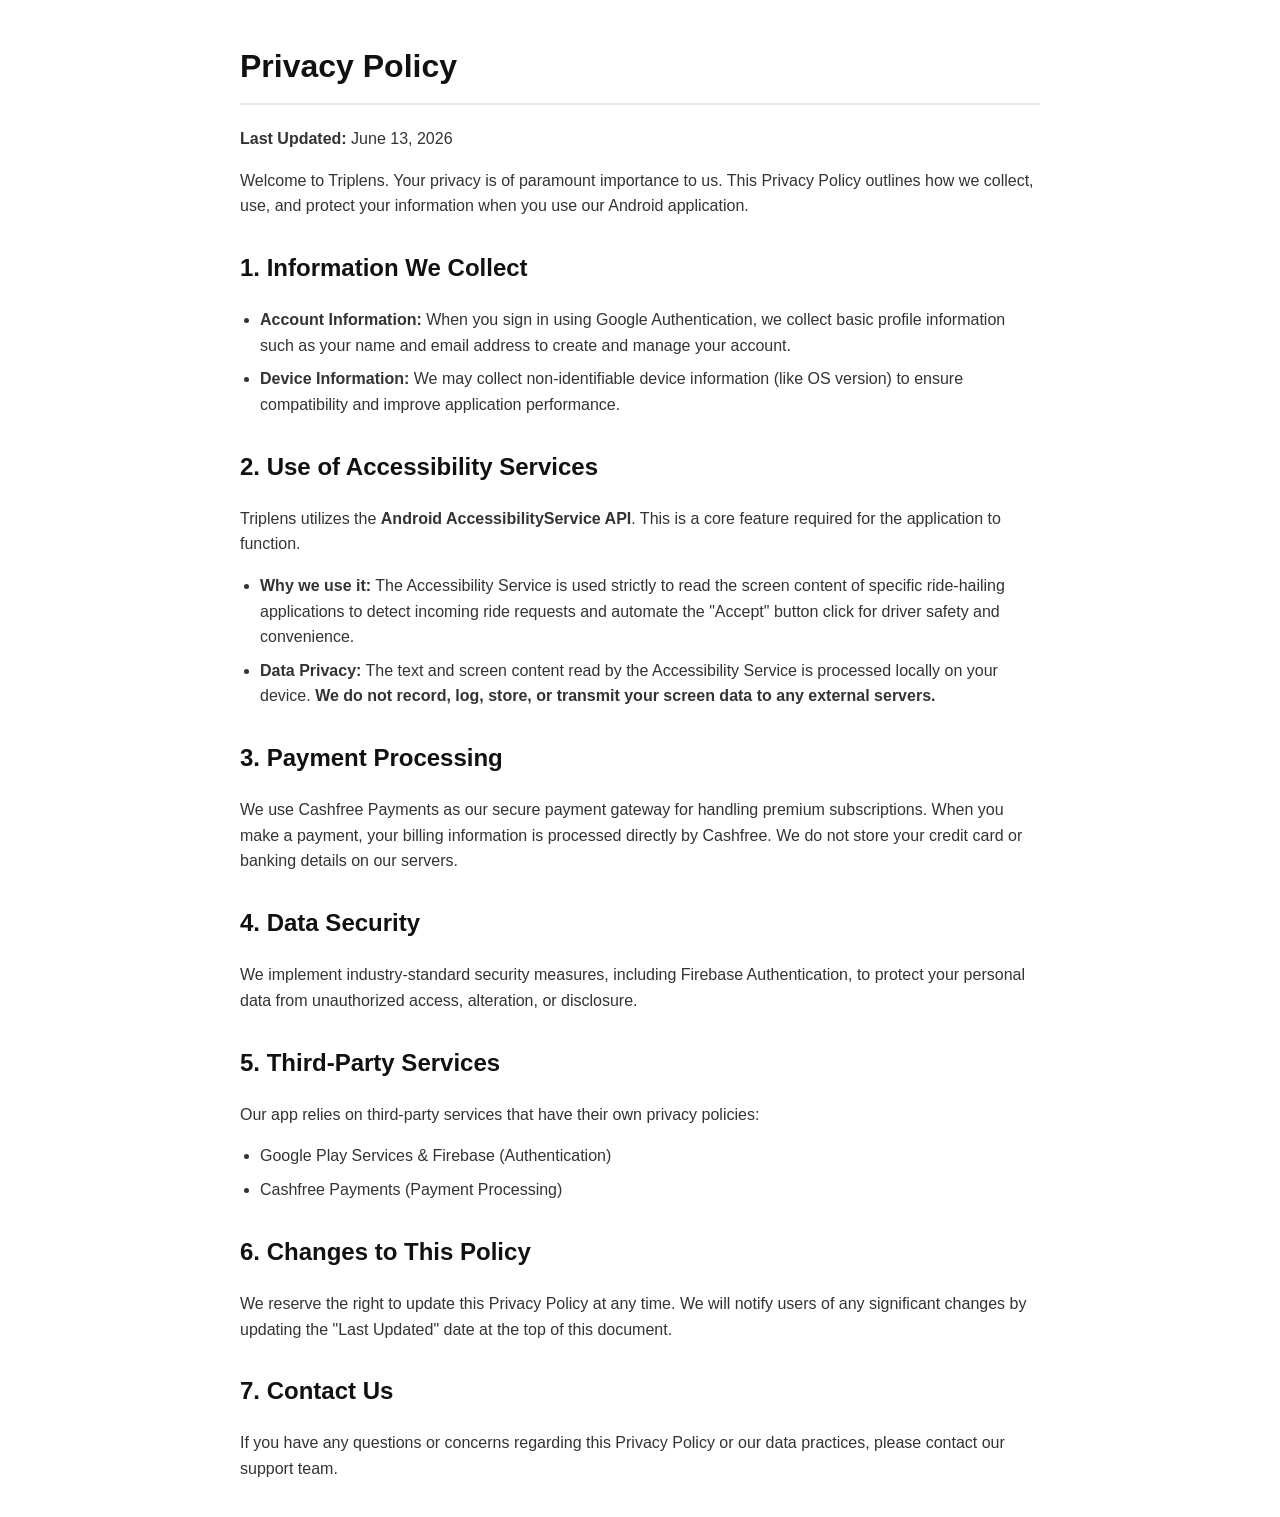
==== privacy-policy.html @ e11e4958 "privacy policy" ====
<!DOCTYPE html>
<html lang="en">
<head>
    <meta charset="UTF-8">
    <meta name="viewport" content="width=device-width, initial-scale=1.0">
    <title>Privacy Policy - Triplens</title>
    <style>
        body { font-family: 'Inter', -apple-system, BlinkMacSystemFont, "Segoe UI", Roboto, sans-serif; line-height: 1.6; color: #333; max-width: 800px; margin: 0 auto; padding: 20px; }
        h1, h2 { color: #111; }
        h1 { border-bottom: 2px solid #eaeaea; padding-bottom: 10px; }
        h2 { margin-top: 30px; }
        p { margin-bottom: 15px; }
        ul { margin-bottom: 15px; padding-left: 20px; }
        li { margin-bottom: 8px; }
    </style>
</head>
<body>
    <h1>Privacy Policy</h1>
    <p><strong>Last Updated:</strong> June 13, 2026</p>

    <p>Welcome to Triplens. Your privacy is of paramount importance to us. This Privacy Policy outlines how we collect, use, and protect your information when you use our Android application.</p>

    <h2>1. Information We Collect</h2>
    <ul>
        <li><strong>Account Information:</strong> When you sign in using Google Authentication, we collect basic profile information such as your name and email address to create and manage your account.</li>
        <li><strong>Device Information:</strong> We may collect non-identifiable device information (like OS version) to ensure compatibility and improve application performance.</li>
    </ul>

    <h2>2. Use of Accessibility Services</h2>
    <p>Triplens utilizes the <strong>Android AccessibilityService API</strong>. This is a core feature required for the application to function.</p>
    <ul>
        <li><strong>Why we use it:</strong> The Accessibility Service is used strictly to read the screen content of specific ride-hailing applications to detect incoming ride requests and automate the "Accept" button click for driver safety and convenience.</li>
        <li><strong>Data Privacy:</strong> The text and screen content read by the Accessibility Service is processed locally on your device. <strong>We do not record, log, store, or transmit your screen data to any external servers.</strong></li>
    </ul>

    <h2>3. Payment Processing</h2>
    <p>We use Cashfree Payments as our secure payment gateway for handling premium subscriptions. When you make a payment, your billing information is processed directly by Cashfree. We do not store your credit card or banking details on our servers.</p>

    <h2>4. Data Security</h2>
    <p>We implement industry-standard security measures, including Firebase Authentication, to protect your personal data from unauthorized access, alteration, or disclosure.</p>

    <h2>5. Third-Party Services</h2>
    <p>Our app relies on third-party services that have their own privacy policies:</p>
    <ul>
        <li>Google Play Services & Firebase (Authentication)</li>
        <li>Cashfree Payments (Payment Processing)</li>
    </ul>

    <h2>6. Changes to This Policy</h2>
    <p>We reserve the right to update this Privacy Policy at any time. We will notify users of any significant changes by updating the "Last Updated" date at the top of this document.</p>

    <h2>7. Contact Us</h2>
    <p>If you have any questions or concerns regarding this Privacy Policy or our data practices, please contact our support team.</p>
</body>
</html>
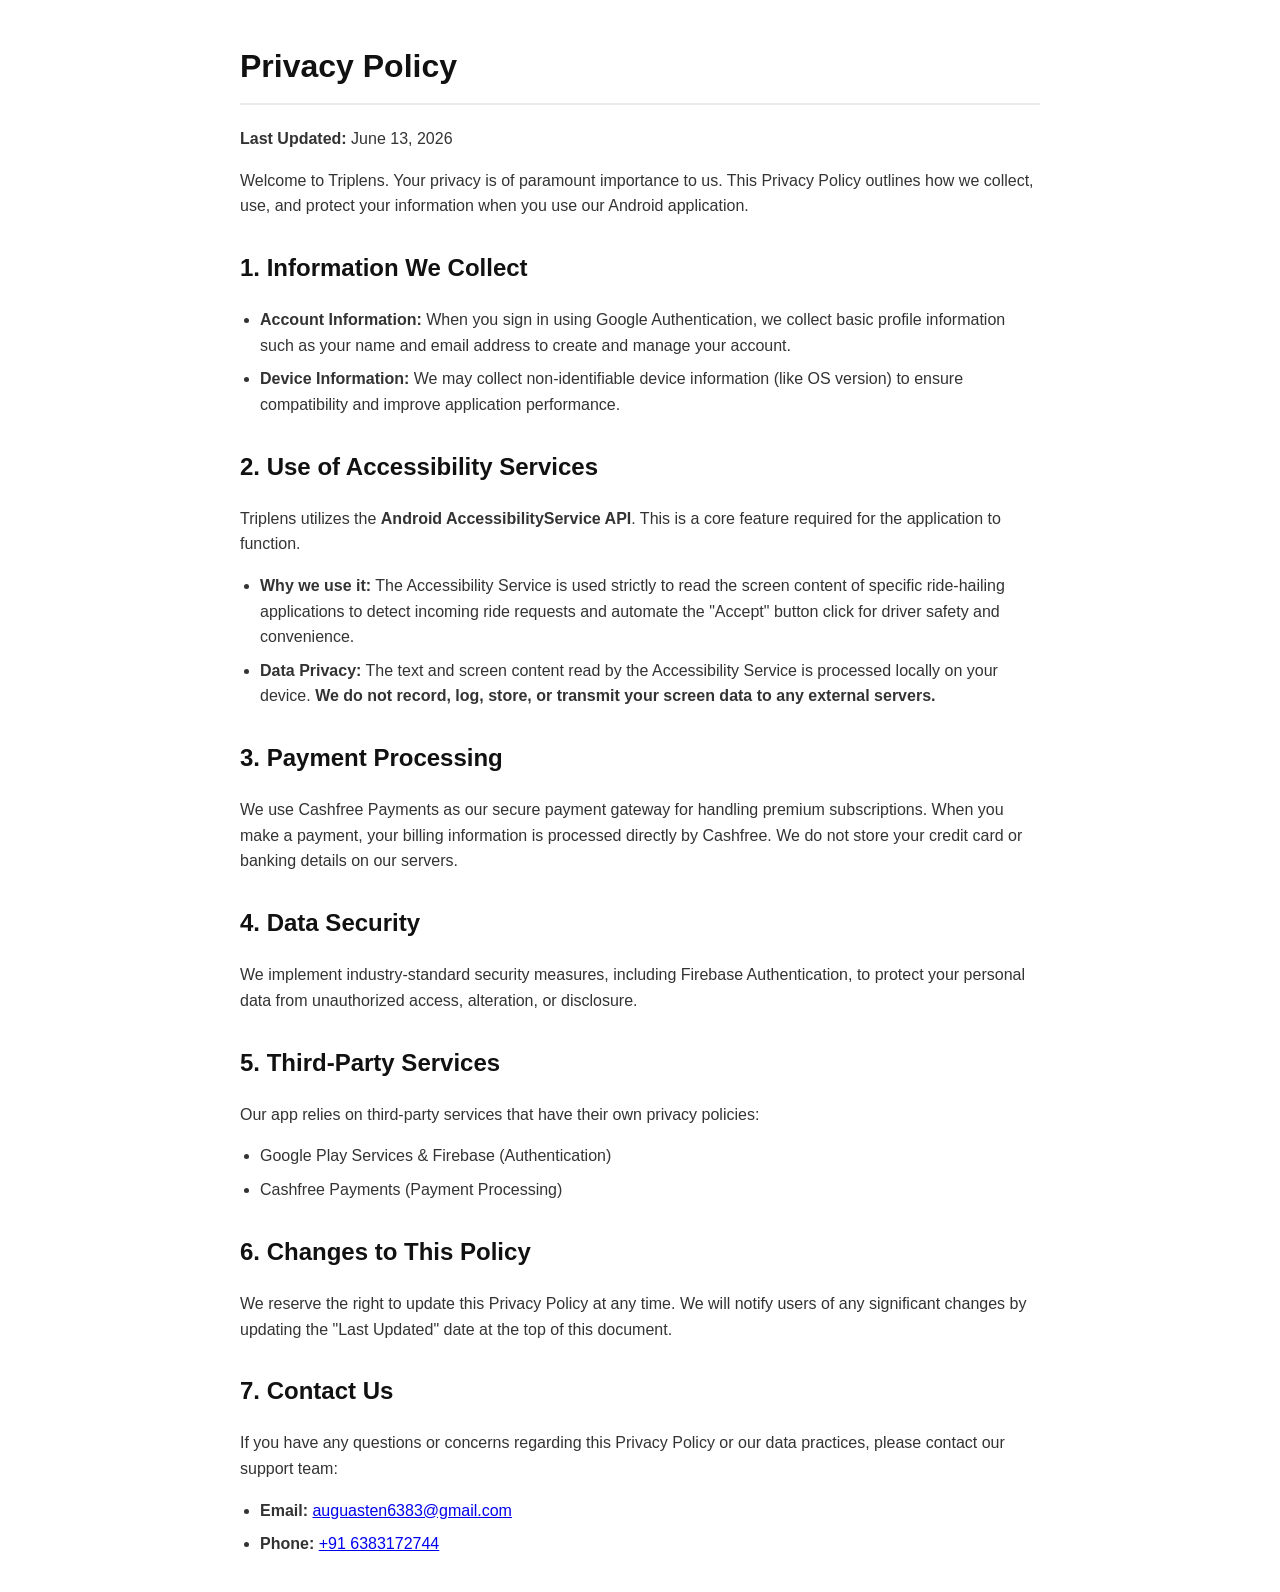
==== commit 010dbf1f: "contact section updated" ====
--- a/privacy-policy.html
+++ b/privacy-policy.html
@@ -50,6 +50,10 @@
     <p>We reserve the right to update this Privacy Policy at any time. We will notify users of any significant changes by updating the "Last Updated" date at the top of this document.</p>
 
     <h2>7. Contact Us</h2>
-    <p>If you have any questions or concerns regarding this Privacy Policy or our data practices, please contact our support team.</p>
+    <p>If you have any questions or concerns regarding this Privacy Policy or our data practices, please contact our support team:</p>
+    <ul>
+        <li><strong>Email:</strong> <a href="mailto:auguasten6383@gmail.com">auguasten6383@gmail.com</a></li>
+        <li><strong>Phone:</strong> <a href="tel:+916383172744">+91 6383172744</a></li>
+    </ul>
 </body>
 </html>
